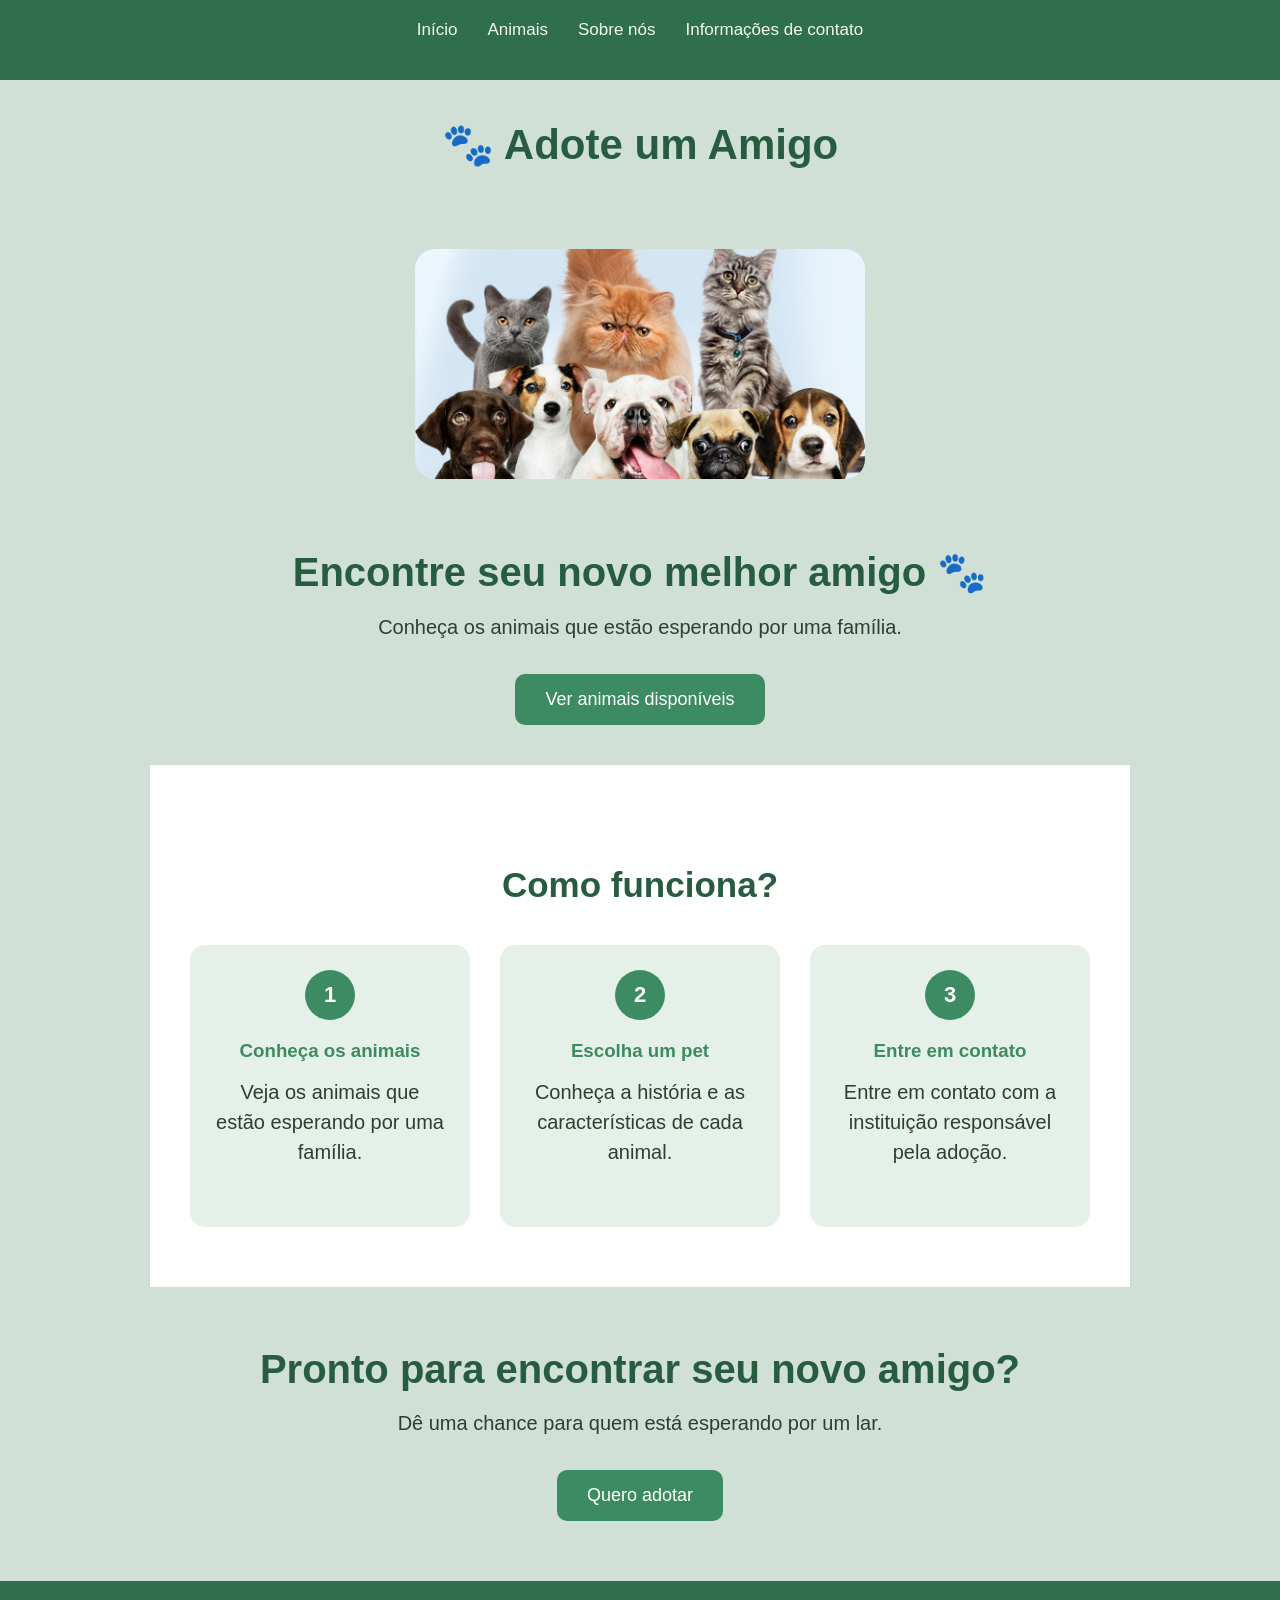
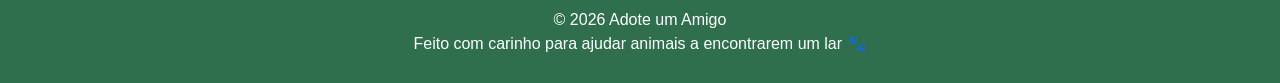
==== index.html @ 16aba436 "Primeira versão do site" ====
<!DOCTYPE html>

<html lang="pt-BR">

<head>
    <meta charset="UTF-8">
    <meta name="viewport" content="width=device-width, initial-scale=1.0">
    <title>Adote um Amigo</title>


<link rel="stylesheet" href="style.css">


</head>

<body>


<header>

    <nav>
        <a href="index.html">Início</a>
        <a href="animais.html">Animais</a>
        <a href="sobre.html">Sobre nós</a>
        <a href="contato.html">Informações de contato</a>
    </nav>

</header>


<main>
    <h1>🐾 Adote um Amigo</h1>
    <section class="inicio">
        <section class="inicio">

            <img src="imagens/pets.jpg" alt="Cachorro e gato para adoção">

            
        <h2>Encontre seu novo melhor amigo 🐾</h2>

        <p>
            Conheça  os animais que estão esperando
            por uma família.
        </p>

        <a class="botao" href="animais.html">
            Ver animais disponíveis
        </a>
    </section>


<section class="como-funciona">

<h2>Como funciona?</h2>

<div class="passos">

    <div class="passo">
        <span class="numero">1</span>
        <h3>Conheça os animais</h3>
        <p>
            Veja os animais que estão esperando
            por uma família.
        </p>
    </div>

    <div class="passo">
        <span class="numero">2</span>
        <h3>Escolha um pet</h3>
        <p>
            Conheça a história e as características
            de cada animal.
        </p>
    </div>

    <div class="passo">
        <span class="numero">3</span>
        <h3>Entre em contato</h3>
        <p>
            Entre em contato com a instituição
            responsável pela adoção.
        </p>
    </div>

</div>

</section>

 <section class="chamada">

            <h2>Pronto para encontrar seu novo amigo?</h2>

            <p>
                Dê uma chance para quem está esperando por um lar.
            </p>

            <a class="botao" href="animais.html">
                Quero adotar
            </a>

        </section>

    </main>


    <footer>

        <p>© 2026 Adote um Amigo</p>

        <p>
            Feito com carinho para ajudar animais a encontrarem um lar 🐾
        </p>

    </footer>

</body>

</html>
---- style.css ----
* {
    margin: 0;
    padding: 0;
    box-sizing: border-box;
}

body {
    font-family: Arial, sans-serif;
    background-color: #d0e0d6;
    color: #2f3e2f;
}

header {
    background-color: #2f6f4e;
    padding: 20px;
    text-align: center;
}

nav {
    display: flex;
    justify-content: center;
    gap: 30px;
    margin-bottom: 20px;
}

nav a {
    color: #f3f8f3;
    text-decoration: none;
    font-size: 17px;
}

nav a:hover {
    color: #cfe8d5;
}

header h1 {
    color: white;
    font-size: 32px;
}
.inicio {
    min-height: 500px;
    display: flex;
    flex-direction: column;
    justify-content: center;
    align-items: center;
    text-align: center;
    padding: 40px;
}

.inicio img {
    width: 450px;
    height: 230px;
    object-fit: cover;
    border-radius: 20px;
    margin-bottom: 30px;
}

.inicio h2 {
    font-size: 40px;
    margin-bottom: 20px;
    color: #285c40;
}

.inicio p {
    font-size: 20px;
    margin-bottom: 35px;
}

.botao {
    display: inline-block;
    background-color: #3d8b62;
    color: white;
    padding: 15px 30px;
    border-radius: 10px;
    text-decoration: none;
    font-size: 18px;
}

.botao:hover {
    background-color: #285c40;
}

.como-funciona {
    background-color: white;
    padding: 60px 40px;
    text-align: center;
}

.como-funciona h2 {
    font-size: 35px;
    color: #285c40;
    margin-bottom: 40px;
}

.passos {
    display: flex;
    justify-content: center;
    gap: 30px;
}

.passo {
    width: 280px;
    padding: 25px;
    background-color: #e5f1e8;
    border-radius: 15px;
    transition: 0.3s;
}

.passo:hover {
    transform: translateY(-8px);
}

.passo h3 {
    margin-bottom: 15px;
    color: #3d8b62;
}

.passo p {
    line-height: 1.5;
}

.numero {
    display: flex;
    justify-content: center;
    align-items: center;
    width: 50px;
    height: 50px;
    margin: 0 auto 20px;
    background-color: #3d8b62;
    color: white;
    border-radius: 50%;
    font-size: 22px;
    font-weight: bold;
}

.lista-animais {
    display: flex;
    justify-content: center;
    align-items: flex-start;
    gap: 20px;
    flex-wrap: wrap;
}

.card-animal {
    width: 250px;
    border: 1px solid black;
    padding: 15px;
    border-radius: 10px;
    box-shadow: 2px 2px 8px gray;
    text-align: center;
    transition: 0.3s;
}

.card-animal:hover {
    transform: scale(1.03);
}

.card-animal img {
    width: 200px;
    height: 200px;
    object-fit: cover;
}

.perfil-animal {
    width: 450px;
    margin: 40px auto;
    padding: 30px;

    background-color: #e5f1e8;

    border-radius: 20px;

    box-shadow: 2px 2px 10px #9caf9f;

    text-align: center;
}

.perfil-animal img {
    width: 300px;
    height: 300px;
    object-fit: cover;
    border-radius: 15px;
}
.perfil-animal h2 {
    color: #285c40;
    font-size: 30px;
    margin: 20px 0;
}

.informacoes {
    background-color: #d0e0d6;
    padding: 15px;
    border-radius: 10px;
    margin-bottom: 25px;
}

.informacoes p {
    margin: 8px;
}

.informacoes strong {
    color: #285c40;
}

h1 {
    text-align: center;
}

.introducao {
    text-align: center;
}

section h2 {
    text-align: center;
    margin-top: 40px;
}
main > h1 {
    text-align: center;
    font-size: 42px;
    color: #285c40;
    margin-top: 40px;
}
footer {
    background-color: #2f6f4e;
    color: white;
    text-align: center;
    padding: 25px;
}

footer p {
    margin: 5px;
}
.card-animal {
    text-align: center;
}

.card-animal .botao {
    display: inline-block;
    margin-top: 15px;
}
section {
    padding: 20px;
}

section > h2 {
    color: #285c40;
    font-size: 30px;
    margin-bottom: 25px;
}

.lista-animais {
    display: flex;
    justify-content: center;
    gap: 30px;
    flex-wrap: wrap;
    margin-bottom: 40px;
}

.card-animal {
    background-color: #e5f1e8;
    border: none;
    width: 250px;
    padding: 20px;
    border-radius: 15px;
    box-shadow: 2px 2px 8px #9caf9f;
    text-align: center;
    transition: 0.3s;
}

.card-animal:hover {
    transform: translateY(-5px);
}

.card-animal img {
    width: 200px;
    height: 200px;
    object-fit: cover;
    border-radius: 12px;
}

.card-animal h2 {
    color: #285c40;
    margin: 15px 0;
}

.card-animal p {
    margin: 5px;
}
body > h1 {
    color: #285c40;
    font-size: 38px;
    margin-top: 40px;
    margin-bottom: 15px;
}
.sobre {
    max-width: 800px;
    margin: 40px auto;
    padding: 40px;

    background-color: #e5f1e8;

    border-radius: 15px;

    text-align: center;

    box-shadow: 2px 2px 8px #9caf9f;
}

.sobre h2 {
    color: #285c40;
    font-size: 30px;
    margin-bottom: 25px;
}

.sobre p {
    font-size: 18px;
    line-height: 1.6;
    margin-bottom: 15px;
}
.contato {
    max-width: 700px;
    margin: 40px auto;
    padding: 40px;

    background-color: #e5f1e8;

    border-radius: 15px;

    text-align: center;

    box-shadow: 2px 2px 8px #9caf9f;
}

.contato h2 {
    color: #285c40;
    font-size: 28px;
    margin-bottom: 20px;
}

.contato > p {
    font-size: 18px;
    line-height: 1.6;
    margin-bottom: 30px;
}

.dados-contato {
    background-color: #d0e0d6;
    padding: 20px;
    border-radius: 10px;
}

.dados-contato p {
    margin: 12px;
}
.contato form {
    display: flex;
    flex-direction: column;
    gap: 10px;
    margin-top: 25px;
    text-align: left;
}

.contato label {
    color: #285c40;
    font-weight: bold;
    margin-top: 10px;
}

.contato input,
.contato select,
.contato textarea {
    width: 100%;
    padding: 12px;

    border: 1px solid #97b79a;
    border-radius: 8px;

    font-family: Arial, sans-serif;
    font-size: 16px;

    background-color: #f3f8f3;
}

.contato textarea {
    resize: vertical;
}

.contato button {
    border: none;
    cursor: pointer;
    margin-top: 15px;
}
.voltar {
    display: block;
    width: fit-content;
    margin: 20px auto 40px;

    color: #285c40;
    text-decoration: none;

    font-size: 17px;
    font-weight: bold;
}

.voltar:hover {
    color: #3d8b62;
}
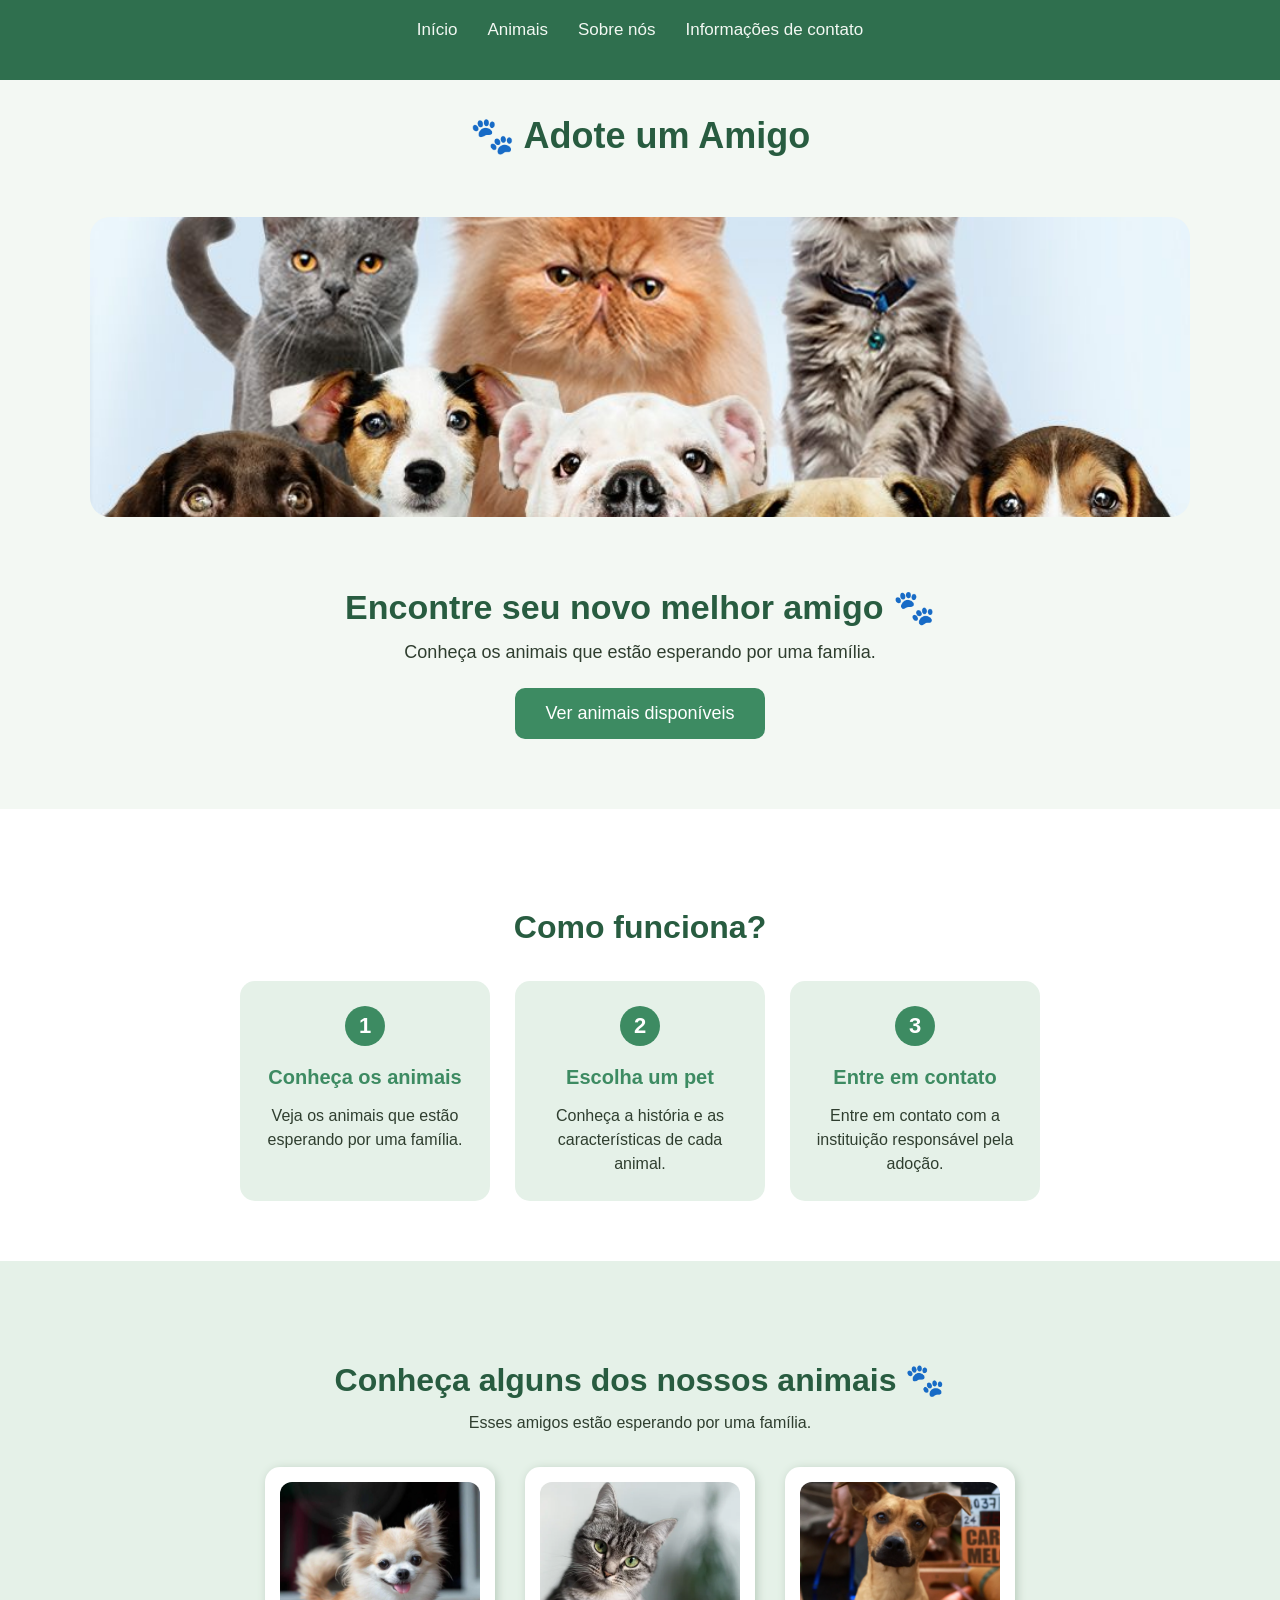
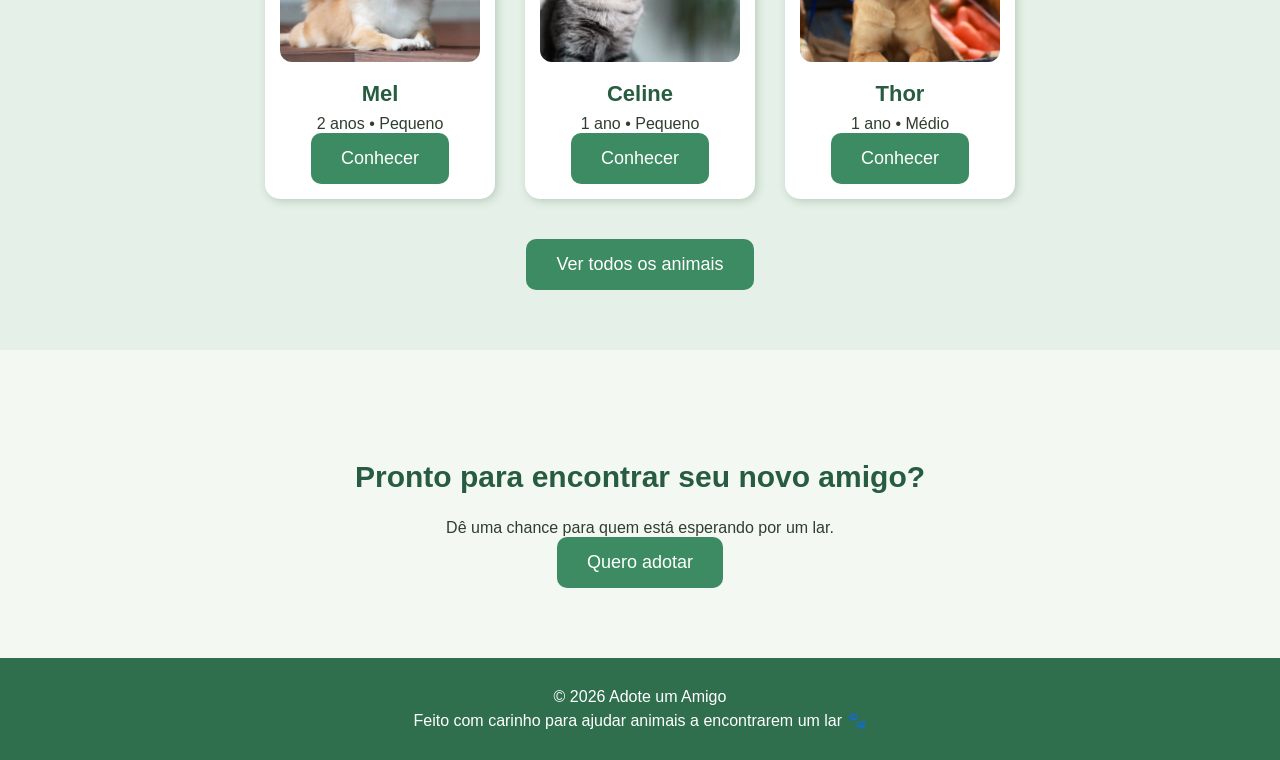
==== commit 95b9be9c: "l" ====
--- a/index.html
+++ b/index.html
@@ -1,92 +1,155 @@
 <!DOCTYPE html>
-
 <html lang="pt-BR">
 
 <head>
+
     <meta charset="UTF-8">
     <meta name="viewport" content="width=device-width, initial-scale=1.0">
+
     <title>Adote um Amigo</title>
 
-
-<link rel="stylesheet" href="style.css">
-
+    <link rel="stylesheet" href="style.css">
 
 </head>
 
 <body>
 
+    <header>
 
-<header>
+        <nav>
+            <a href="index.html">Início</a>
+            <a href="animais.html">Animais</a>
+            <a href="sobre.html">Sobre nós</a>
+            <a href="contato.html">Informações de contato</a>
+        </nav>
 
-    <nav>
-        <a href="index.html">Início</a>
-        <a href="animais.html">Animais</a>
-        <a href="sobre.html">Sobre nós</a>
-        <a href="contato.html">Informações de contato</a>
-    </nav>
+    </header>
 
-</header>
+    <main>
 
+        <h1>🐾 Adote um Amigo</h1>
 
-<main>
-    <h1>🐾 Adote um Amigo</h1>
-    <section class="inicio">
         <section class="inicio">
 
             <img src="imagens/pets.jpg" alt="Cachorro e gato para adoção">
 
-            
-        <h2>Encontre seu novo melhor amigo 🐾</h2>
+            <h2>Encontre seu novo melhor amigo 🐾</h2>
 
-        <p>
-            Conheça  os animais que estão esperando
-            por uma família.
-        </p>
+            <p>
+                Conheça os animais que estão esperando
+                por uma família.
+            </p>
 
-        <a class="botao" href="animais.html">
-            Ver animais disponíveis
-        </a>
-    </section>
+            <a class="botao" href="animais.html">
+                Ver animais disponíveis
+            </a>
 
+        </section>
 
-<section class="como-funciona">
+        <section class="como-funciona">
 
-<h2>Como funciona?</h2>
+            <h2>Como funciona?</h2>
 
-<div class="passos">
+            <div class="passos">
 
-    <div class="passo">
-        <span class="numero">1</span>
-        <h3>Conheça os animais</h3>
-        <p>
-            Veja os animais que estão esperando
-            por uma família.
-        </p>
-    </div>
+                <div class="passo">
 
-    <div class="passo">
-        <span class="numero">2</span>
-        <h3>Escolha um pet</h3>
-        <p>
-            Conheça a história e as características
-            de cada animal.
-        </p>
-    </div>
+                    <span class="numero">1</span>
 
-    <div class="passo">
-        <span class="numero">3</span>
-        <h3>Entre em contato</h3>
-        <p>
-            Entre em contato com a instituição
-            responsável pela adoção.
-        </p>
-    </div>
+                    <h3>Conheça os animais</h3>
 
-</div>
+                    <p>
+                        Veja os animais que estão esperando
+                        por uma família.
+                    </p>
 
-</section>
+                </div>
 
- <section class="chamada">
+                <div class="passo">
+
+                    <span class="numero">2</span>
+
+                    <h3>Escolha um pet</h3>
+
+                    <p>
+                        Conheça a história e as características
+                        de cada animal.
+                    </p>
+
+                </div>
+
+                <div class="passo">
+
+                    <span class="numero">3</span>
+
+                    <h3>Entre em contato</h3>
+
+                    <p>
+                        Entre em contato com a instituição
+                        responsável pela adoção.
+                    </p>
+
+                </div>
+
+            </div>
+
+        </section>
+
+        <section class="destaques">
+
+            <h2>Conheça alguns dos nossos animais 🐾</h2>
+
+            <p>
+                Esses amigos estão esperando por uma família.
+            </p>
+
+            <div class="animais-destaque">
+
+                <div class="card-destaque">
+
+                    <img src="imagens/mel.png" alt="Foto da Mel">
+
+                    <h3>Mel</h3>
+
+                    <p>2 anos • Pequeno</p>
+
+                    <a href="mel.html" class="botao">Conhecer</a>
+
+                </div>
+
+                <div class="card-destaque">
+
+                    <img src="imagens/celine.png" alt="Foto da Celine">
+
+                    <h3>Celine</h3>
+
+                    <p>1 ano • Pequeno</p>
+
+                    <a href="celine.html" class="botao">Conhecer</a>
+
+                </div>
+
+                <div class="card-destaque">
+
+                    <img src="imagens/thor.png" alt="Foto do Thor">
+
+                    <h3>Thor</h3>
+
+                    <p>1 ano • Médio</p>
+
+                    <a href="thor.html" class="botao">Conhecer</a>
+
+                </div>
+
+            </div>
+
+            <a href="animais.html" class="botao">
+                Ver todos os animais
+            </a>
+
+        </section>
+
+        <section class="chamada">
 
             <h2>Pronto para encontrar seu novo amigo?</h2>
 
@@ -102,7 +165,6 @@
 
     </main>
 
-
     <footer>
 
         <p>© 2026 Adote um Amigo</p>
--- a/style.css
+++ b/style.css
@@ -404,4 +404,188 @@
 
 .voltar:hover {
     color: #3d8b62;
+}
+.lista-animais {
+    display: grid;
+    grid-template-columns: repeat(4, 250px);
+    justify-content: center;
+    gap: 30px;
+    margin: 30px 0 60px;
+}
+
+.card-animal {
+    width: 250px;
+    background-color: white;
+    border: none;
+    padding: 15px;
+    border-radius: 15px;
+    box-shadow: 2px 2px 10px #b7c9bb;
+    text-align: center;
+    transition: 0.3s;
+}
+
+.card-animal:hover {
+    transform: translateY(-5px);
+}
+
+.card-animal img {
+    width: 220px;
+    height: 220px;
+    object-fit: cover;
+    border-radius: 12px;
+}
+
+.card-animal h2 {
+    margin: 15px 0 10px;
+    color: #285c40;
+}
+
+.card-animal p {
+    margin: 5px;
+}
+body {
+    font-family: Arial, sans-serif;
+    margin: 0;
+    background-color: #f3f8f3;
+    color: #2f3e2f;
+}
+
+main > h1 {
+    text-align: center;
+    font-size: 36px;
+    color: #285c40;
+    margin: 35px 0 20px;
+}
+
+.inicio {
+    text-align: center;
+    padding: 40px 20px 70px;
+}
+
+.inicio img {
+    width: 100%;
+    max-width: 1100px;
+    height: 300px;
+    object-fit: cover;
+    border-radius: 20px;
+    margin-bottom: 30px;
+}
+
+.inicio h2 {
+    font-size: 34px;
+    color: #285c40;
+    margin-bottom: 15px;
+}
+
+.inicio p {
+    font-size: 18px;
+    margin-bottom: 25px;
+}
+
+.como-funciona {
+    background-color: white;
+    padding: 60px 30px;
+    text-align: center;
+}
+
+.como-funciona h2,
+.destaques h2 {
+    font-size: 32px;
+    color: #285c40;
+    margin-bottom: 15px;
+}
+
+.passos {
+    display: flex;
+    justify-content: center;
+    gap: 25px;
+    margin-top: 35px;
+}
+
+.passo {
+    width: 250px;
+    padding: 25px;
+    background-color: #e5f1e8;
+    border-radius: 15px;
+}
+
+.passo h3 {
+    color: #3d8b62;
+    font-size: 20px;
+}
+
+.passo p {
+    line-height: 1.5;
+}
+
+.numero {
+    display: inline-flex;
+    width: 40px;
+    height: 40px;
+    justify-content: center;
+    align-items: center;
+    background-color: #3d8b62;
+    color: white;
+    border-radius: 50%;
+    font-weight: bold;
+}
+
+.destaques {
+    background-color: #e5f1e8;
+    padding: 60px 30px;
+    text-align: center;
+}
+
+.destaques > p {
+    margin-bottom: 35px;
+}
+
+.animais-destaque {
+    display: flex;
+    justify-content: center;
+    gap: 30px;
+    margin-bottom: 40px;
+}
+
+.card-destaque {
+    width: 230px;
+    background-color: white;
+    padding: 15px;
+    border-radius: 15px;
+    box-shadow: 2px 2px 10px #b7c9bb;
+    transition: 0.3s;
+}
+
+.card-destaque:hover {
+    transform: translateY(-5px);
+}
+
+.card-destaque img {
+    width: 200px;
+    height: 180px;
+    object-fit: cover;
+    border-radius: 12px;
+}
+
+.card-destaque h3 {
+    color: #285c40;
+    font-size: 22px;
+    margin: 15px 0 8px;
+}
+
+.chamada {
+    text-align: center;
+    padding: 70px 30px;
+}
+
+.chamada h2 {
+    color: #285c40;
+    font-size: 30px;
+}
+
+footer {
+    background-color: #2f6f4e;
+    color: white;
+    text-align: center;
+    padding: 25px;
 }
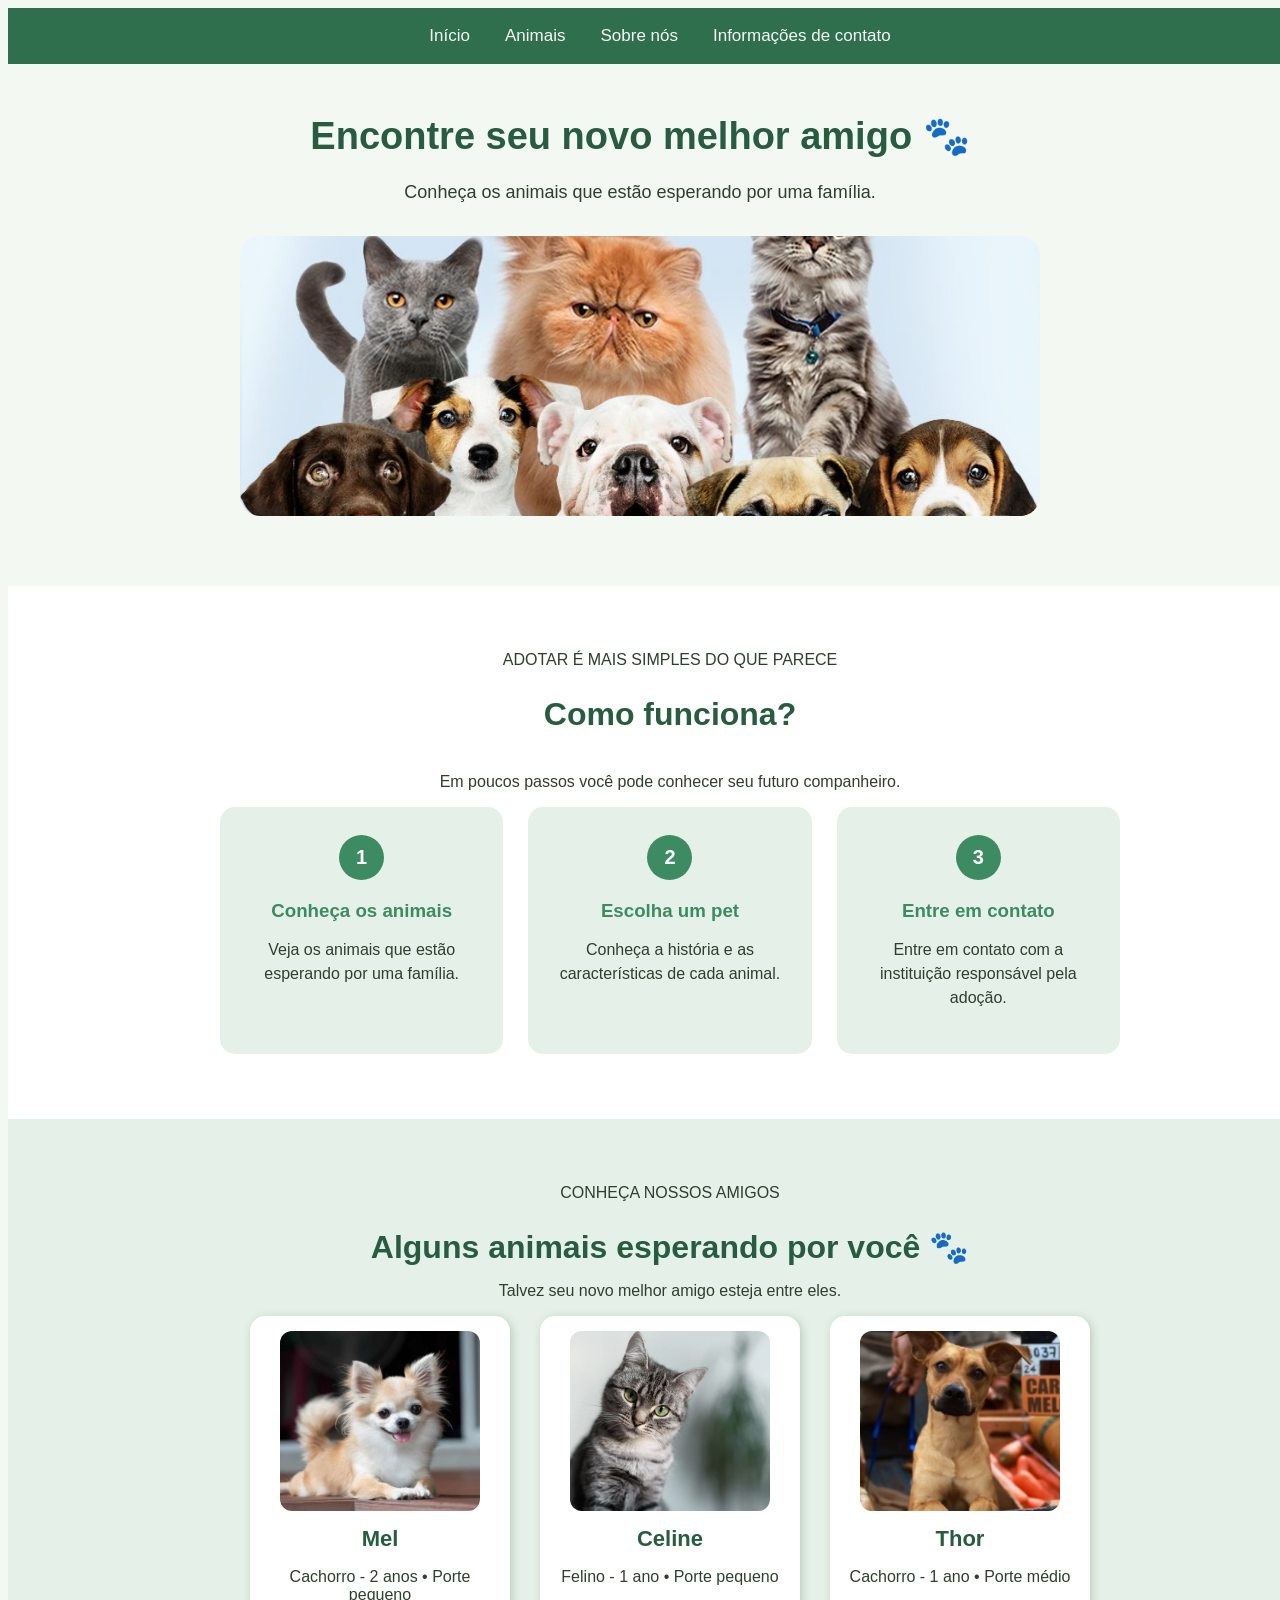
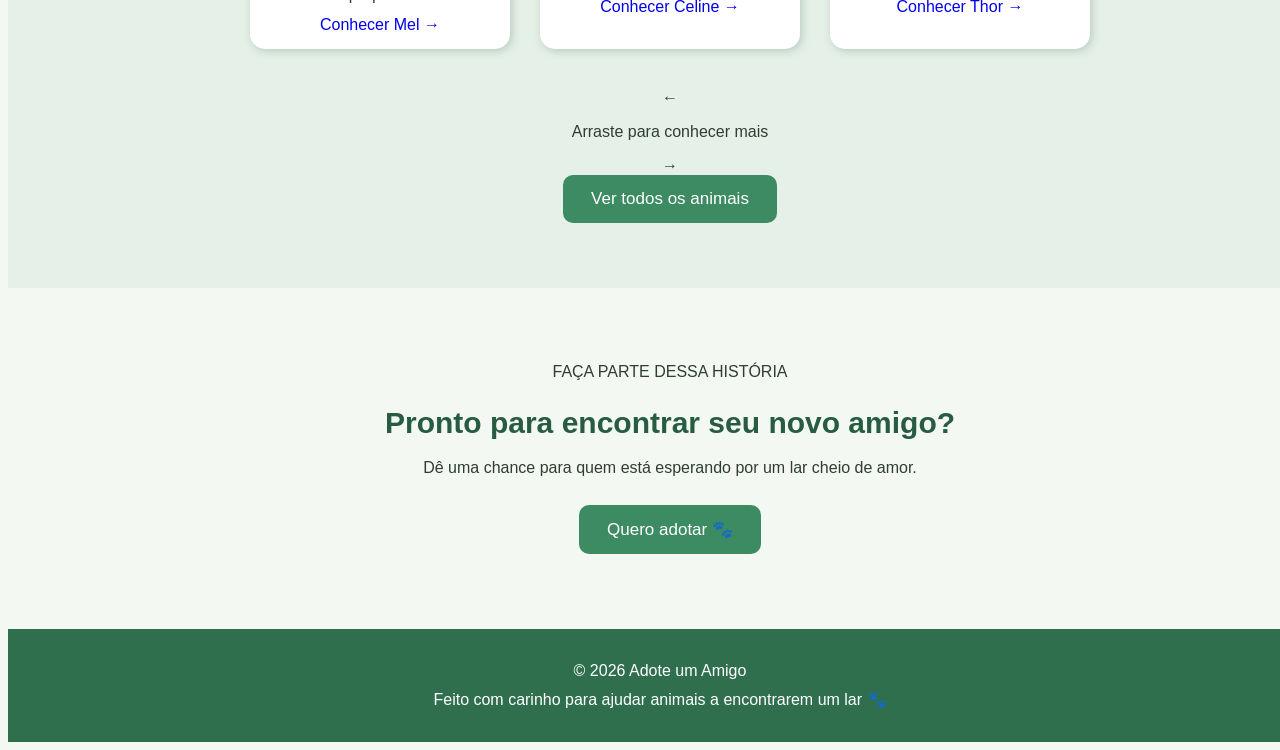
==== commit 2ae60a61: "l" ====
--- a/index.html
+++ b/index.html
@@ -14,167 +14,335 @@
 
 <body>
 
+    <!-- CABEÇALHO -->
+
     <header>
 
         <nav>
+
             <a href="index.html">Início</a>
+
             <a href="animais.html">Animais</a>
+
             <a href="sobre.html">Sobre nós</a>
+
             <a href="contato.html">Informações de contato</a>
+
         </nav>
 
     </header>
 
+
     <main>
 
-        <h1>🐾 Adote um Amigo</h1>
-
-        <section class="inicio">
-
-            <img src="imagens/pets.jpg" alt="Cachorro e gato para adoção">
-
-            <h2>Encontre seu novo melhor amigo 🐾</h2>
-
-            <p>
-                Conheça os animais que estão esperando
-                por uma família.
-            </p>
-
-            <a class="botao" href="animais.html">
-                Ver animais disponíveis
-            </a>
+    <section class="inicio">
+
+        <h2>Encontre seu novo melhor amigo 🐾</h2>
+
+        <p>
+            Conheça os animais que estão esperando
+            por uma família.
+        </p>
+
+        <img src="imagens/pets.jpg" alt="Cachorro e gato para adoção">
+
+    </section>
+
+
+
+
+
+
+        <!-- =========================
+             COMO FUNCIONA
+        ========================== -->
+
+        <section class="como-funciona" id="como-funciona">
+
+            <div class="titulo-secao">
+
+                <span>ADOTAR É MAIS SIMPLES DO QUE PARECE</span>
+
+                <h2>Como funciona?</h2>
+
+                <p>
+                    Em poucos passos você pode conhecer
+                    seu futuro companheiro.
+                </p>
+
+            </div>
+
+
+            <div class="passos">
+
+                <div class="passo">
+
+                    <div class="numero">1</div>
+
+                    <div class="passo-conteudo">
+
+                        <h3>Conheça os animais</h3>
+
+                        <p>
+                            Veja os animais que estão
+                            esperando por uma família.
+                        </p>
+
+                    </div>
+
+                </div>
+
+
+                <div class="passo">
+
+                    <div class="numero">2</div>
+
+                    <div class="passo-conteudo">
+
+                        <h3>Escolha um pet</h3>
+
+                        <p>
+                            Conheça a história e as
+                            características de cada animal.
+                        </p>
+
+                    </div>
+
+                </div>
+
+
+                <div class="passo">
+
+                    <div class="numero">3</div>
+
+                    <div class="passo-conteudo">
+
+                        <h3>Entre em contato</h3>
+
+                        <p>
+                            Entre em contato com a instituição
+                            responsável pela adoção.
+                        </p>
+
+                    </div>
+
+                </div>
+
+            </div>
 
         </section>
 
-        <section class="como-funciona">
-
-            <h2>Como funciona?</h2>
-
-            <div class="passos">
-
-                <div class="passo">
-
-                    <span class="numero">1</span>
-
-                    <h3>Conheça os animais</h3>
-
-                    <p>
-                        Veja os animais que estão esperando
-                        por uma família.
-                    </p>
+
+        <!-- =========================
+             ANIMAIS EM DESTAQUE
+        ========================== -->
+
+        <section class="destaques">
+
+            <div class="titulo-secao">
+
+                <span>CONHEÇA NOSSOS AMIGOS</span>
+
+                <h2>Alguns animais esperando por você 🐾</h2>
+
+                <p>
+                    Talvez seu novo melhor amigo esteja
+                    entre eles.
+                </p>
+
+            </div>
+
+
+            <div class="carrossel-container">
+
+                <div class="animais-destaque">
+
+                    <!-- MEL -->
+
+                    <div class="card-destaque">
+
+                        <div class="card-imagem">
+
+                            <img
+                                src="imagens/mel.png"
+                                alt="Foto da Mel"
+                            >
+
+                            <span class="tipo-animal">
+                                
+                            </span>
+
+                        </div>
+
+                        <div class="card-conteudo">
+
+                            <h3>Mel</h3>
+
+                            <p>
+                               Cachorro - 2 anos • Porte pequeno
+                            </p>
+
+                            <a
+                                href="mel.html"
+                                class="botao-card"
+                            >
+                                Conhecer Mel →
+                            </a>
+
+                        </div>
+
+                    </div>
+
+
+                    <!-- CELINE -->
+
+                    <div class="card-destaque">
+
+                        <div class="card-imagem">
+
+                            <img
+                                src="imagens/celine.png"
+                                alt="Foto da Celine"
+                            >
+
+                            <span class="tipo-animal">
+                                
+                            </span>
+
+                        </div>
+
+                        <div class="card-conteudo">
+
+                            <h3>Celine</h3>
+
+                            <p>
+                                Felino - 1 ano • Porte pequeno
+                            </p>
+
+                            <a
+                                href="celine.html"
+                                class="botao-card"
+                            >
+                                Conhecer Celine →
+                            </a>
+
+                        </div>
+
+                    </div>
+
+
+                    <!-- THOR -->
+
+                    <div class="card-destaque">
+
+                        <div class="card-imagem">
+
+                            <img
+                                src="imagens/thor.png"
+                                alt="Foto do Thor"
+                            >
+
+                            <span class="tipo-animal">
+                                
+                            </span>
+
+                        </div>
+
+                        <div class="card-conteudo">
+
+                            <h3>Thor</h3>
+
+                            <p>
+                                Cachorro - 1 ano • Porte médio
+                            </p>
+
+                            <a
+                                href="thor.html"
+                                class="botao-card"
+                            >
+                                Conhecer Thor →
+                            </a>
+
+                        </div>
+
+                    </div>
 
                 </div>
 
-                <div class="passo">
-
-                    <span class="numero">2</span>
-
-                    <h3>Escolha um pet</h3>
-
-                    <p>
-                        Conheça a história e as características
-                        de cada animal.
-                    </p>
-
-                </div>
-
-                <div class="passo">
-
-                    <span class="numero">3</span>
-
-                    <h3>Entre em contato</h3>
-
-                    <p>
-                        Entre em contato com a instituição
-                        responsável pela adoção.
-                    </p>
-
-                </div>
-
-            </div>
-
-        </section>
-
-        <section class="destaques">
-
-            <h2>Conheça alguns dos nossos animais 🐾</h2>
-
-            <p>
-                Esses amigos estão esperando por uma família.
-            </p>
-
-            <div class="animais-destaque">
-
-                <div class="card-destaque">
-
-                    <img src="imagens/mel.png" alt="Foto da Mel">
-
-                    <h3>Mel</h3>
-
-                    <p>2 anos • Pequeno</p>
-
-                    <a href="mel.html" class="botao">Conhecer</a>
-
-                </div>
-
-                <div class="card-destaque">
-
-                    <img src="imagens/celine.png" alt="Foto da Celine">
-
-                    <h3>Celine</h3>
-
-                    <p>1 ano • Pequeno</p>
-
-                    <a href="celine.html" class="botao">Conhecer</a>
-
-                </div>
-
-                <div class="card-destaque">
-
-                    <img src="imagens/thor.png" alt="Foto do Thor">
-
-                    <h3>Thor</h3>
-
-                    <p>1 ano • Médio</p>
-
-                    <a href="thor.html" class="botao">Conhecer</a>
-
-                </div>
-
-            </div>
-
-            <a href="animais.html" class="botao">
+            </div>
+
+
+            <!-- INDICAÇÃO DO CARROSSEL NO CELULAR -->
+
+            <div class="arraste">
+
+                <span>←</span>
+
+                <p>Arraste para conhecer mais</p>
+
+                <span>→</span>
+
+            </div>
+
+
+            <a
+                href="animais.html"
+                class="botao"
+            >
                 Ver todos os animais
             </a>
 
         </section>
 
+
+        <!-- =========================
+             CHAMADA FINAL
+        ========================== -->
+
         <section class="chamada">
 
-            <h2>Pronto para encontrar seu novo amigo?</h2>
-
-            <p>
-                Dê uma chance para quem está esperando por um lar.
-            </p>
-
-            <a class="botao" href="animais.html">
-                Quero adotar
-            </a>
+            <div class="chamada-conteudo">
+
+                <span>FAÇA PARTE DESSA HISTÓRIA</span>
+
+                <h2>
+                    Pronto para encontrar
+                    seu novo amigo?
+                </h2>
+
+                <p>
+                    Dê uma chance para quem está esperando
+                    por um lar cheio de amor.
+                </p>
+
+                <a
+                    href="animais.html"
+                    class="botao"
+                >
+                    Quero adotar 🐾
+                </a>
+
+            </div>
 
         </section>
 
     </main>
 
+
+    <!-- RODAPÉ -->
+
     <footer>
 
         <p>© 2026 Adote um Amigo</p>
 
         <p>
-            Feito com carinho para ajudar animais a encontrarem um lar 🐾
+            Feito com carinho para ajudar animais
+            a encontrarem um lar 🐾
         </p>
 
     </footer>
 
+
 </body>
 
 </html>
--- a/style.css
+++ b/style.css
@@ -1,169 +1,472 @@
+```css
+/* =========================================================
+   RESET
+========================================================= */
+
 * {
     margin: 0;
     padding: 0;
     box-sizing: border-box;
 }
 
+html {
+    scroll-behavior: smooth;
+}
+
 body {
     font-family: Arial, sans-serif;
-    background-color: #d0e0d6;
+    background-color: #f3f8f3;
     color: #2f3e2f;
-}
+    overflow-x: hidden;
+}
+
+img {
+    max-width: 100%;
+    display: block;
+}
+
+a {
+    text-decoration: none;
+}
+
+
+/* =========================================================
+   HEADER / MENU
+========================================================= */
 
 header {
+    width: 100%;
     background-color: #2f6f4e;
-    padding: 20px;
-    text-align: center;
+    padding: 18px 20px;
 }
 
 nav {
-    display: flex;
-    justify-content: center;
-    gap: 30px;
-    margin-bottom: 20px;
-}
-
-nav a {
-    color: #f3f8f3;
-    text-decoration: none;
-    font-size: 17px;
-}
-
-nav a:hover {
-    color: #cfe8d5;
-}
-
-header h1 {
-    color: white;
-    font-size: 32px;
-}
-.inicio {
-    min-height: 500px;
-    display: flex;
-    flex-direction: column;
-    justify-content: center;
-    align-items: center;
-    text-align: center;
-    padding: 40px;
-}
-
-.inicio img {
-    width: 450px;
-    height: 230px;
-    object-fit: cover;
-    border-radius: 20px;
-    margin-bottom: 30px;
-}
-
-.inicio h2 {
-    font-size: 40px;
-    margin-bottom: 20px;
-    color: #285c40;
-}
-
-.inicio p {
-    font-size: 20px;
-    margin-bottom: 35px;
-}
-
-.botao {
-    display: inline-block;
-    background-color: #3d8b62;
-    color: white;
-    padding: 15px 30px;
-    border-radius: 10px;
-    text-decoration: none;
-    font-size: 18px;
-}
-
-.botao:hover {
-    background-color: #285c40;
-}
-
-.como-funciona {
-    background-color: white;
-    padding: 60px 40px;
-    text-align: center;
-}
-
-.como-funciona h2 {
-    font-size: 35px;
-    color: #285c40;
-    margin-bottom: 40px;
-}
-
-.passos {
-    display: flex;
-    justify-content: center;
-    gap: 30px;
-}
-
-.passo {
-    width: 280px;
-    padding: 25px;
-    background-color: #e5f1e8;
-    border-radius: 15px;
-    transition: 0.3s;
-}
-
-.passo:hover {
-    transform: translateY(-8px);
-}
-
-.passo h3 {
-    margin-bottom: 15px;
-    color: #3d8b62;
-}
-
-.passo p {
-    line-height: 1.5;
-}
-
-.numero {
+    width: 100%;
+    max-width: 1100px;
+    margin: 0 auto;
+
     display: flex;
     justify-content: center;
     align-items: center;
-    width: 50px;
-    height: 50px;
-    margin: 0 auto 20px;
+
+    gap: 35px;
+}
+
+nav a {
+    color: #f3f8f3;
+    font-size: 17px;
+    white-space: nowrap;
+    transition: color 0.3s ease;
+}
+
+nav a:hover {
+    color: #cfe8d5;
+}
+
+
+/* =========================================================
+   TÍTULOS
+========================================================= */
+
+main > h1 {
+    text-align: center;
+    font-size: 42px;
+    color: #285c40;
+    margin: 45px 20px 20px;
+}
+
+
+/* =========================================================
+   BOTÕES
+========================================================= */
+
+.botao {
+    display: inline-block;
+
     background-color: #3d8b62;
     color: white;
+
+    padding: 14px 28px;
+
+    border-radius: 10px;
+
+    font-size: 17px;
+
+    transition:
+        background-color 0.3s ease,
+        transform 0.3s ease;
+}
+
+.botao:hover {
+    background-color: #285c40;
+    transform: translateY(-2px);
+}
+
+
+/* =========================================================
+   HOME - SEÇÃO PRINCIPAL
+========================================================= */
+
+.inicio {
+    min-height: auto;
+    padding: 50px 20px 70px;
+
+    display: flex;
+    flex-direction: column;
+
+    justify-content: center;
+    align-items: center;
+
+    text-align: center;
+}
+
+.inicio h2 {
+    color: #285c40;
+    font-size: 38px;
+    line-height: 1.2;
+
+    margin: 0 0 18px;
+}
+
+.inicio p {
+    font-size: 18px;
+    line-height: 1.6;
+
+    max-width: 650px;
+
+    margin: 0 auto 30px;
+}
+
+.inicio img {
+    width: 100%;
+    max-width: 800px;
+    height: 280px;
+
+    object-fit: cover;
+    object-position: center;
+
+    border-radius: 20px;
+
+    margin: 0 auto;
+}
+
+
+/* =========================================================
+   HOME - COMO FUNCIONA
+========================================================= */
+
+.como-funciona {
+    width: 100%;
+
+    background-color: white;
+
+    padding: 65px 30px;
+
+    text-align: center;
+}
+
+.como-funciona h2 {
+    color: #285c40;
+
+    font-size: 32px;
+
+    margin-bottom: 40px;
+}
+
+
+.passos {
+    display: flex;
+
+    justify-content: center;
+    align-items: stretch;
+
+    gap: 25px;
+
+    max-width: 900px;
+
+    margin: 0 auto;
+}
+
+
+.passo {
+    width: 250px;
+
+    padding: 28px 25px;
+
+    background-color: #e5f1e8;
+
+    border-radius: 15px;
+
+    transition: transform 0.3s ease;
+}
+
+.passo:hover {
+    transform: translateY(-8px);
+}
+
+
+.numero {
+    display: flex;
+
+    width: 45px;
+    height: 45px;
+
+    justify-content: center;
+    align-items: center;
+
+    margin: 0 auto 20px;
+
+    background-color: #3d8b62;
+
+    color: white;
+
     border-radius: 50%;
+
+    font-size: 20px;
+    font-weight: bold;
+}
+
+
+.passo h3 {
+    color: #3d8b62;
+
+    margin-bottom: 15px;
+}
+
+.passo p {
+    line-height: 1.5;
+}
+
+
+/* =========================================================
+   HOME - ANIMAIS EM DESTAQUE
+   PC = CARDS LADO A LADO
+========================================================= */
+
+.destaques {
+    width: 100%;
+
+    background-color: #e5f1e8;
+
+    padding: 65px 30px;
+
+    text-align: center;
+}
+
+.destaques h2 {
+    color: #285c40;
+
+    font-size: 32px;
+
+    margin-bottom: 15px;
+}
+
+.destaques > p {
+    margin-bottom: 35px;
+}
+
+
+.animais-destaque {
+    display: flex;
+
+    justify-content: center;
+    align-items: stretch;
+
+    gap: 30px;
+
+    max-width: 900px;
+
+    margin: 0 auto 40px;
+}
+
+
+.card-destaque {
+    flex: 0 0 230px;
+
+    width: 230px;
+
+    padding: 15px;
+
+    background-color: white;
+
+    border-radius: 15px;
+
+    box-shadow: 2px 2px 10px #b7c9bb;
+
+    text-align: center;
+
+    transition: transform 0.3s ease;
+}
+
+.card-destaque:hover {
+    transform: translateY(-5px);
+}
+
+
+.card-destaque img {
+    width: 200px;
+    height: 180px;
+
+    margin: 0 auto;
+
+    object-fit: cover;
+
+    border-radius: 12px;
+}
+
+
+.card-destaque h3 {
+    color: #285c40;
+
     font-size: 22px;
-    font-weight: bold;
-}
+
+    margin: 15px 0 8px;
+}
+
+
+.card-destaque p {
+    margin-bottom: 12px;
+}
+
+
+/* =========================================================
+   HOME - CHAMADA FINAL
+========================================================= */
+
+.chamada {
+    width: 100%;
+
+    text-align: center;
+
+    padding: 75px 30px;
+}
+
+.chamada h2 {
+    color: #285c40;
+
+    font-size: 30px;
+
+    margin-bottom: 15px;
+}
+
+.chamada p {
+    line-height: 1.5;
+
+    margin-bottom: 25px;
+}
+
+
+/* =========================================================
+   PÁGINA DE ANIMAIS
+   PC = GRADE
+========================================================= */
+
+.introducao {
+    max-width: 700px;
+
+    margin: 0 auto;
+
+    padding: 0 20px;
+
+    text-align: center;
+
+    line-height: 1.6;
+}
+
+
+main > section > h2 {
+    color: #285c40;
+
+    font-size: 30px;
+
+    text-align: center;
+
+    margin-top: 40px;
+
+    margin-bottom: 20px;
+}
+
+
+/* =========================================================
+   LISTA DE ANIMAIS - PC
+========================================================= */
 
 .lista-animais {
-    display: flex;
+    display: grid;
+
+    grid-template-columns: repeat(4, 250px);
+
     justify-content: center;
-    align-items: flex-start;
-    gap: 20px;
-    flex-wrap: wrap;
-}
+
+    gap: 30px;
+
+    margin: 30px 0 60px;
+
+    padding: 0 20px;
+}
+
 
 .card-animal {
     width: 250px;
-    border: 1px solid black;
+
     padding: 15px;
-    border-radius: 10px;
-    box-shadow: 2px 2px 8px gray;
+
+    background-color: white;
+
+    border-radius: 15px;
+
+    box-shadow: 2px 2px 10px #b7c9bb;
+
     text-align: center;
-    transition: 0.3s;
+
+    transition: transform 0.3s ease;
 }
 
 .card-animal:hover {
-    transform: scale(1.03);
-}
+    transform: translateY(-5px);
+}
+
 
 .card-animal img {
-    width: 200px;
-    height: 200px;
+    width: 220px;
+    height: 220px;
+
+    margin: 0 auto;
+
     object-fit: cover;
-}
+
+    border-radius: 12px;
+}
+
+
+.card-animal h2 {
+    color: #285c40;
+
+    margin: 15px 0 10px;
+}
+
+
+.card-animal p {
+    margin: 5px;
+}
+
+
+.card-animal .botao {
+    margin-top: 15px;
+}
+
+
+/* =========================================================
+   PERFIL DO ANIMAL
+========================================================= */
 
 .perfil-animal {
     width: 450px;
+
+    max-width: calc(100% - 40px);
+
     margin: 40px auto;
+
     padding: 30px;
 
     background-color: #e5f1e8;
@@ -174,418 +477,818 @@
 
     text-align: center;
 }
+
 
 .perfil-animal img {
     width: 300px;
     height: 300px;
+
+    margin: 0 auto;
+
     object-fit: cover;
+
     border-radius: 15px;
 }
+
+
 .perfil-animal h2 {
     color: #285c40;
+
     font-size: 30px;
+
     margin: 20px 0;
 }
+
 
 .informacoes {
     background-color: #d0e0d6;
+
     padding: 15px;
+
     border-radius: 10px;
+
     margin-bottom: 25px;
 }
+
 
 .informacoes p {
     margin: 8px;
 }
 
+
 .informacoes strong {
     color: #285c40;
 }
 
-h1 {
+
+.voltar {
+    display: block;
+
+    width: fit-content;
+
+    margin: 20px auto 40px;
+
+    color: #285c40;
+
+    font-size: 17px;
+
+    font-weight: bold;
+}
+
+
+.voltar:hover {
+    color: #3d8b62;
+}
+
+
+/* =========================================================
+   SOBRE
+========================================================= */
+
+.sobre {
+    max-width: 900px;
+
+    margin: 0 auto;
+
+    padding: 50px 30px 30px;
+
     text-align: center;
 }
 
-.introducao {
+
+.sobre h1 {
+    color: #285c40;
+
+    font-size: 38px;
+
+    margin-bottom: 30px;
+}
+
+
+.sobre h2 {
+    color: #3d8b62;
+
+    font-size: 28px;
+
+    margin-bottom: 20px;
+}
+
+
+.sobre p {
+    font-size: 18px;
+
+    line-height: 1.7;
+
+    margin-bottom: 20px;
+}
+
+
+.missao {
+    display: flex;
+
+    justify-content: center;
+
+    gap: 25px;
+
+    padding: 30px 30px 60px;
+}
+
+
+.sobre-card {
+    width: 260px;
+
+    padding: 25px;
+
+    background-color: #e5f1e8;
+
+    border-radius: 15px;
+
     text-align: center;
-}
-
-section h2 {
+
+    box-shadow: 2px 2px 8px #b7c9bb;
+}
+
+
+.sobre-card h2 {
+    color: #285c40;
+
+    font-size: 22px;
+}
+
+
+.sobre-card p {
+    line-height: 1.5;
+}
+
+
+/* =========================================================
+   CONTATO
+========================================================= */
+
+.area-contato {
+    display: flex;
+
+    justify-content: center;
+    align-items: stretch;
+
+    gap: 35px;
+
+    max-width: 1000px;
+
+    margin: 40px auto 70px;
+
+    padding: 0 30px;
+}
+
+
+.info-contato,
+.formulario-contato {
+    width: 50%;
+
+    padding: 35px;
+
+    border-radius: 15px;
+
+    box-shadow: 2px 2px 10px #b7c9bb;
+}
+
+
+.info-contato {
+    background-color: #e5f1e8;
+}
+
+
+.formulario-contato {
+    background-color: white;
+}
+
+
+.info-contato h2,
+.formulario-contato h2 {
+    color: #285c40;
+
+    font-size: 27px;
+
+    margin-top: 0;
+}
+
+
+.info-contato > p,
+.formulario-contato > p {
+    line-height: 1.6;
+
+    margin-bottom: 25px;
+}
+
+
+.dado-contato {
+    margin-top: 22px;
+}
+
+
+.dado-contato h3 {
+    color: #3d8b62;
+
+    margin-bottom: 5px;
+}
+
+
+.dado-contato p {
+    margin: 0;
+}
+
+
+.formulario-contato form {
+    display: flex;
+
+    flex-direction: column;
+}
+
+
+.formulario-contato label {
+    margin-top: 15px;
+
+    margin-bottom: 6px;
+
+    font-weight: bold;
+}
+
+
+.formulario-contato input,
+.formulario-contato select,
+.formulario-contato textarea {
+    width: 100%;
+
+    padding: 12px;
+
+    border: 1px solid #b7c9bb;
+
+    border-radius: 8px;
+
+    font-family: Arial, sans-serif;
+
+    font-size: 15px;
+}
+
+
+.formulario-contato textarea {
+    resize: vertical;
+}
+
+
+.formulario-contato .botao {
+    border: none;
+
+    margin-top: 20px;
+
+    cursor: pointer;
+}
+
+
+/* =========================================================
+   FOOTER
+========================================================= */
+
+footer {
+    width: 100%;
+
+    background-color: #2f6f4e;
+
+    color: white;
+
     text-align: center;
-    margin-top: 40px;
-}
-main > h1 {
-    text-align: center;
-    font-size: 42px;
-    color: #285c40;
-    margin-top: 40px;
-}
-footer {
-    background-color: #2f6f4e;
-    color: white;
-    text-align: center;
-    padding: 25px;
-}
+
+    padding: 25px 20px;
+}
+
 
 footer p {
     margin: 5px;
-}
-.card-animal {
-    text-align: center;
-}
-
-.card-animal .botao {
-    display: inline-block;
-    margin-top: 15px;
-}
-section {
-    padding: 20px;
-}
-
-section > h2 {
-    color: #285c40;
-    font-size: 30px;
-    margin-bottom: 25px;
-}
-
-.lista-animais {
-    display: flex;
-    justify-content: center;
-    gap: 30px;
-    flex-wrap: wrap;
-    margin-bottom: 40px;
-}
-
-.card-animal {
-    background-color: #e5f1e8;
-    border: none;
-    width: 250px;
-    padding: 20px;
-    border-radius: 15px;
-    box-shadow: 2px 2px 8px #9caf9f;
-    text-align: center;
-    transition: 0.3s;
-}
-
-.card-animal:hover {
-    transform: translateY(-5px);
-}
-
-.card-animal img {
-    width: 200px;
-    height: 200px;
-    object-fit: cover;
-    border-radius: 12px;
-}
-
-.card-animal h2 {
-    color: #285c40;
-    margin: 15px 0;
-}
-
-.card-animal p {
-    margin: 5px;
-}
-body > h1 {
-    color: #285c40;
-    font-size: 38px;
-    margin-top: 40px;
-    margin-bottom: 15px;
-}
-.sobre {
-    max-width: 800px;
-    margin: 40px auto;
-    padding: 40px;
-
-    background-color: #e5f1e8;
-
-    border-radius: 15px;
-
-    text-align: center;
-
-    box-shadow: 2px 2px 8px #9caf9f;
-}
-
-.sobre h2 {
-    color: #285c40;
-    font-size: 30px;
-    margin-bottom: 25px;
-}
-
-.sobre p {
-    font-size: 18px;
-    line-height: 1.6;
-    margin-bottom: 15px;
-}
-.contato {
-    max-width: 700px;
-    margin: 40px auto;
-    padding: 40px;
-
-    background-color: #e5f1e8;
-
-    border-radius: 15px;
-
-    text-align: center;
-
-    box-shadow: 2px 2px 8px #9caf9f;
-}
-
-.contato h2 {
-    color: #285c40;
-    font-size: 28px;
-    margin-bottom: 20px;
-}
-
-.contato > p {
-    font-size: 18px;
-    line-height: 1.6;
-    margin-bottom: 30px;
-}
-
-.dados-contato {
-    background-color: #d0e0d6;
-    padding: 20px;
-    border-radius: 10px;
-}
-
-.dados-contato p {
-    margin: 12px;
-}
-.contato form {
-    display: flex;
-    flex-direction: column;
-    gap: 10px;
-    margin-top: 25px;
-    text-align: left;
-}
-
-.contato label {
-    color: #285c40;
-    font-weight: bold;
-    margin-top: 10px;
-}
-
-.contato input,
-.contato select,
-.contato textarea {
-    width: 100%;
-    padding: 12px;
-
-    border: 1px solid #97b79a;
-    border-radius: 8px;
-
-    font-family: Arial, sans-serif;
-    font-size: 16px;
-
-    background-color: #f3f8f3;
-}
-
-.contato textarea {
-    resize: vertical;
-}
-
-.contato button {
-    border: none;
-    cursor: pointer;
-    margin-top: 15px;
-}
-.voltar {
-    display: block;
-    width: fit-content;
-    margin: 20px auto 40px;
-
-    color: #285c40;
-    text-decoration: none;
-
-    font-size: 17px;
-    font-weight: bold;
-}
-
-.voltar:hover {
-    color: #3d8b62;
-}
-.lista-animais {
-    display: grid;
-    grid-template-columns: repeat(4, 250px);
-    justify-content: center;
-    gap: 30px;
-    margin: 30px 0 60px;
-}
-
-.card-animal {
-    width: 250px;
-    background-color: white;
-    border: none;
-    padding: 15px;
-    border-radius: 15px;
-    box-shadow: 2px 2px 10px #b7c9bb;
-    text-align: center;
-    transition: 0.3s;
-}
-
-.card-animal:hover {
-    transform: translateY(-5px);
-}
-
-.card-animal img {
-    width: 220px;
-    height: 220px;
-    object-fit: cover;
-    border-radius: 12px;
-}
-
-.card-animal h2 {
-    margin: 15px 0 10px;
-    color: #285c40;
-}
-
-.card-animal p {
-    margin: 5px;
-}
-body {
-    font-family: Arial, sans-serif;
-    margin: 0;
-    background-color: #f3f8f3;
-    color: #2f3e2f;
-}
-
-main > h1 {
-    text-align: center;
-    font-size: 36px;
-    color: #285c40;
-    margin: 35px 0 20px;
-}
-
-.inicio {
-    text-align: center;
-    padding: 40px 20px 70px;
-}
-
-.inicio img {
-    width: 100%;
-    max-width: 1100px;
-    height: 300px;
-    object-fit: cover;
-    border-radius: 20px;
-    margin-bottom: 30px;
-}
-
-.inicio h2 {
-    font-size: 34px;
-    color: #285c40;
-    margin-bottom: 15px;
-}
-
-.inicio p {
-    font-size: 18px;
-    margin-bottom: 25px;
-}
-
-.como-funciona {
-    background-color: white;
-    padding: 60px 30px;
-    text-align: center;
-}
-
-.como-funciona h2,
-.destaques h2 {
-    font-size: 32px;
-    color: #285c40;
-    margin-bottom: 15px;
-}
-
-.passos {
-    display: flex;
-    justify-content: center;
-    gap: 25px;
-    margin-top: 35px;
-}
-
-.passo {
-    width: 250px;
-    padding: 25px;
-    background-color: #e5f1e8;
-    border-radius: 15px;
-}
-
-.passo h3 {
-    color: #3d8b62;
-    font-size: 20px;
-}
-
-.passo p {
+
     line-height: 1.5;
 }
 
-.numero {
-    display: inline-flex;
-    width: 40px;
-    height: 40px;
-    justify-content: center;
-    align-items: center;
-    background-color: #3d8b62;
-    color: white;
-    border-radius: 50%;
-    font-weight: bold;
-}
-
-.destaques {
-    background-color: #e5f1e8;
-    padding: 60px 30px;
-    text-align: center;
-}
-
-.destaques > p {
-    margin-bottom: 35px;
-}
-
-.animais-destaque {
-    display: flex;
-    justify-content: center;
-    gap: 30px;
-    margin-bottom: 40px;
-}
-
-.card-destaque {
-    width: 230px;
-    background-color: white;
-    padding: 15px;
-    border-radius: 15px;
-    box-shadow: 2px 2px 10px #b7c9bb;
-    transition: 0.3s;
-}
-
-.card-destaque:hover {
-    transform: translateY(-5px);
-}
-
-.card-destaque img {
-    width: 200px;
-    height: 180px;
-    object-fit: cover;
-    border-radius: 12px;
-}
-
-.card-destaque h3 {
-    color: #285c40;
-    font-size: 22px;
-    margin: 15px 0 8px;
-}
-
-.chamada {
-    text-align: center;
-    padding: 70px 30px;
-}
-
-.chamada h2 {
-    color: #285c40;
-    font-size: 30px;
-}
-
-footer {
-    background-color: #2f6f4e;
-    color: white;
-    text-align: center;
-    padding: 25px;
-}+
+/* =========================================================
+   MOBILE
+   ATÉ 700px
+========================================================= */
+
+@media screen and (max-width: 700px) {
+
+    /* =====================================================
+       GERAL
+    ===================================================== */
+
+    body {
+        width: 100%;
+        overflow-x: hidden;
+    }
+
+
+    /* =====================================================
+       MENU MOBILE
+       HORIZONTAL / SEM QUEBRAR
+    ===================================================== */
+
+    header {
+        width: 100%;
+
+        padding: 16px 0;
+
+        overflow: hidden;
+    }
+
+
+    nav {
+        display: flex !important;
+
+        flex-direction: row !important;
+
+        flex-wrap: nowrap !important;
+
+        justify-content: flex-start !important;
+
+        align-items: center !important;
+
+        gap: 20px;
+
+        width: 100%;
+
+        padding: 0 20px;
+
+        overflow-x: auto !important;
+
+        overflow-y: hidden !important;
+
+        white-space: nowrap;
+
+        scrollbar-width: none;
+
+        -webkit-overflow-scrolling: touch;
+    }
+
+
+    nav::-webkit-scrollbar {
+        display: none;
+    }
+
+
+    nav a {
+        display: inline-block;
+
+        flex: 0 0 auto;
+
+        width: auto;
+
+        white-space: nowrap;
+
+        font-size: 15px;
+    }
+
+
+    /* =====================================================
+       TÍTULO
+    ===================================================== */
+
+    main > h1 {
+        font-size: 30px;
+
+        line-height: 1.2;
+
+        margin: 30px 15px 15px;
+    }
+
+
+    /* =====================================================
+       BOTÕES
+    ===================================================== */
+
+    .botao {
+        padding: 13px 22px;
+
+        font-size: 16px;
+    }
+
+
+    /* =====================================================
+       HOME - INÍCIO
+    ===================================================== */
+
+    .inicio {
+        min-height: auto;
+
+        padding: 25px 20px 50px;
+    }
+
+
+    .inicio img {
+        width: 100%;
+
+        max-width: 360px;
+
+        /*
+           No celular a imagem fica mais baixa
+           para não ocupar a tela inteira.
+        */
+        aspect-ratio: 16 / 9;
+
+        height: auto;
+
+        object-fit: cover;
+
+        object-position: center;
+
+        border-radius: 16px;
+
+        margin: 0 auto 25px;
+    }
+
+
+    .inicio h2 {
+        font-size: 27px;
+
+        line-height: 1.25;
+
+        max-width: 350px;
+
+        margin-bottom: 15px;
+    }
+
+
+    .inicio p {
+        font-size: 17px;
+
+        line-height: 1.5;
+
+        max-width: 330px;
+
+        margin-bottom: 25px;
+    }
+
+
+    /* =====================================================
+       COMO FUNCIONA
+    ===================================================== */
+
+    .como-funciona {
+        padding: 45px 20px;
+    }
+
+
+    .como-funciona h2 {
+        font-size: 28px;
+
+        margin-bottom: 25px;
+    }
+
+
+    .passos {
+        display: flex;
+
+        flex-direction: column;
+
+        align-items: center;
+
+        gap: 18px;
+    }
+
+
+    .passo {
+        width: 100%;
+
+        max-width: 350px;
+
+        padding: 25px 20px;
+    }
+
+
+    /* =====================================================
+       HOME - ANIMAIS
+       CARROSSEL SOMENTE NO CELULAR
+    ===================================================== */
+
+    .destaques {
+        padding: 45px 0 50px;
+
+        overflow: hidden;
+    }
+
+
+    .destaques h2 {
+        font-size: 27px;
+
+        line-height: 1.3;
+
+        padding: 0 20px;
+    }
+
+
+    .destaques > p {
+        padding: 0 20px;
+
+        line-height: 1.5;
+
+        margin-bottom: 20px;
+    }
+
+
+    .animais-destaque {
+        display: flex;
+
+        flex-direction: row;
+
+        flex-wrap: nowrap;
+
+        justify-content: flex-start;
+
+        align-items: stretch;
+
+        gap: 16px;
+
+        width: 100%;
+
+        padding: 10px 20px 30px;
+
+        margin: 0;
+
+        overflow-x: auto;
+
+        overflow-y: hidden;
+
+        scroll-snap-type: x mandatory;
+
+        -webkit-overflow-scrolling: touch;
+
+        scrollbar-width: none;
+    }
+
+
+    .animais-destaque::-webkit-scrollbar {
+        display: none;
+    }
+
+
+    .card-destaque {
+        flex: 0 0 250px;
+
+        width: 250px;
+
+        min-width: 250px;
+
+        max-width: 250px;
+
+        scroll-snap-align: start;
+    }
+
+
+    .card-destaque img {
+        width: 100%;
+
+        height: 190px;
+
+        object-fit: cover;
+    }
+
+
+    /* =====================================================
+       HOME - CHAMADA FINAL
+    ===================================================== */
+
+    .chamada {
+        padding: 50px 20px;
+    }
+
+
+    .chamada h2 {
+        font-size: 26px;
+
+        line-height: 1.3;
+
+        margin-bottom: 15px;
+    }
+
+
+    .chamada p {
+        line-height: 1.5;
+
+        margin-bottom: 25px;
+    }
+
+
+    /* =====================================================
+       PÁGINA DE ANIMAIS
+       CARROSSEL SOMENTE NO CELULAR
+    ===================================================== */
+
+    .introducao {
+        width: 100%;
+
+        padding: 0 25px;
+
+        font-size: 16px;
+
+        line-height: 1.5;
+    }
+
+
+    main > section > h2 {
+        font-size: 27px;
+
+        margin: 30px 0 10px;
+    }
+
+
+    .lista-animais {
+        display: flex;
+
+        flex-direction: row;
+
+        flex-wrap: nowrap;
+
+        justify-content: flex-start;
+
+        align-items: stretch;
+
+        gap: 18px;
+
+        width: 100%;
+
+        padding: 10px 20px 30px;
+
+        margin: 25px 0 40px;
+
+        overflow-x: auto;
+
+        overflow-y: hidden;
+
+        scroll-snap-type: x mandatory;
+
+        -webkit-overflow-scrolling: touch;
+
+        scrollbar-width: none;
+    }
+
+
+    .lista-animais::-webkit-scrollbar {
+        display: none;
+    }
+
+
+    .lista-animais .card-animal {
+        flex: 0 0 260px;
+
+        width: 260px;
+
+        min-width: 260px;
+
+        max-width: 260px;
+
+        scroll-snap-align: start;
+    }
+
+
+    .lista-animais .card-animal img {
+        width: 100%;
+
+        height: 230px;
+
+        object-fit: cover;
+    }
+
+
+    /* =====================================================
+       PERFIL DO ANIMAL
+    ===================================================== */
+
+    .perfil-animal {
+        width: calc(100% - 40px);
+
+        max-width: 400px;
+
+        margin: 30px auto;
+
+        padding: 20px;
+    }
+
+
+    .perfil-animal img {
+        width: 100%;
+
+        max-width: 300px;
+
+        height: auto;
+
+        aspect-ratio: 1 / 1;
+
+        margin: 0 auto;
+    }
+
+
+    .perfil-animal h2 {
+        font-size: 27px;
+    }
+
+
+    /* =====================================================
+       SOBRE
+    ===================================================== */
+
+    .sobre {
+        width: calc(100% - 30px);
+
+        padding: 30px 15px;
+    }
+
+
+    .sobre h1 {
+        font-size: 30px;
+    }
+
+
+    .sobre h2 {
+        font-size: 25px;
+    }
+
+
+    .sobre p {
+        font-size: 16px;
+
+        line-height: 1.6;
+    }
+
+
+    .missao {
+        flex-direction: column;
+
+        align-items: center;
+
+        gap: 20px;
+
+        padding: 20px;
+    }
+
+
+    .sobre-card {
+        width: 100%;
+
+        max-width: 350px;
+    }
+
+
+    /* =====================================================
+       CONTATO
+    ===================================================== */
+
+    .area-contato {
+        flex-direction: column;
+
+        align-items: center;
+
+        gap: 25px;
+
+        width: 100%;
+
+        padding: 0 20px;
+    }
+
+
+    .info-contato,
+    .formulario-contato {
+        width: 100%;
+
+        padding: 25px;
+    }
+
+
+    .info-contato h2,
+    .formulario-contato h2 {
+        font-size: 24px;
+    }
+
+
+    .formulario-contato input,
+    .formulario-contato select,
+    .formulario-contato textarea {
+        width: 100%;
+
+        font-size: 16px;
+    }
+
+
+    /* =====================================================
+       FOOTER
+    ===================================================== */
+
+    footer {
+        padding: 25px 20px;
+    }
+
+
+    footer p {
+        font-size: 14px;
+
+        line-height: 1.5;
+    }
+}
+
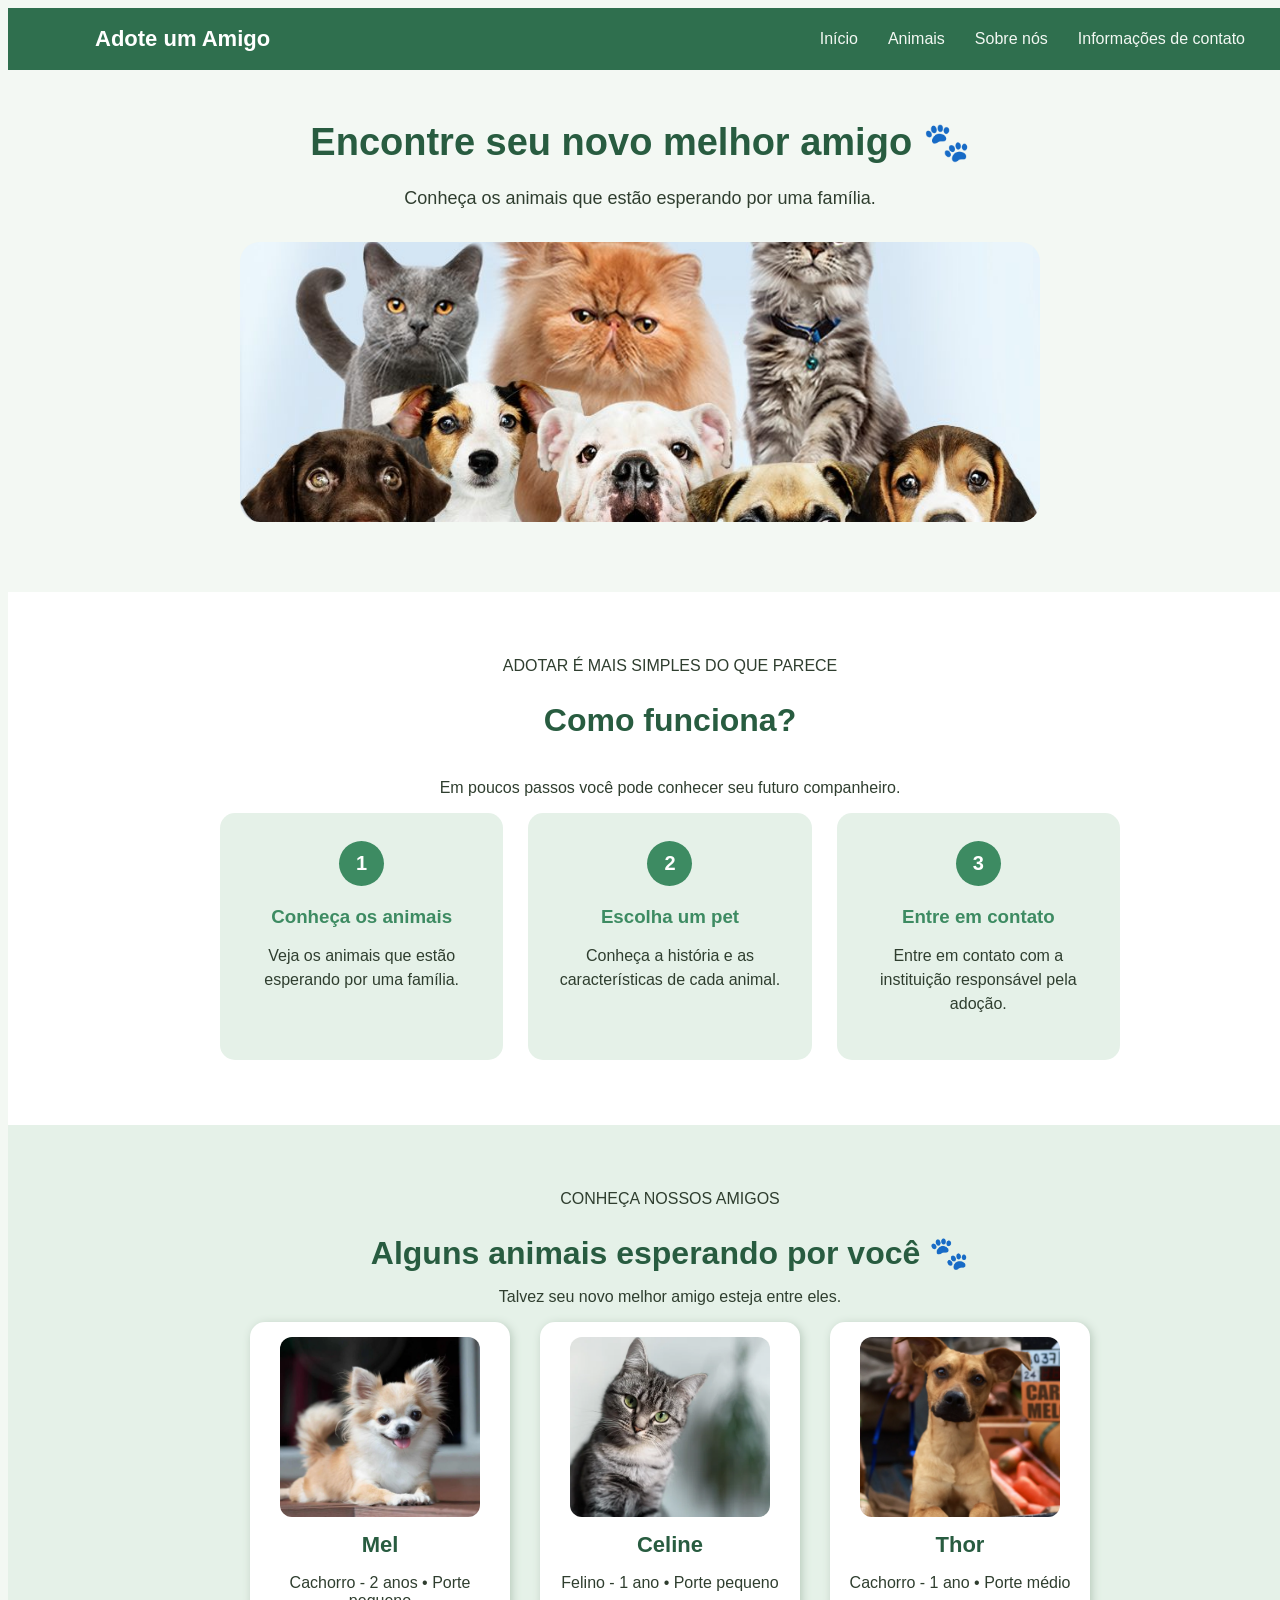
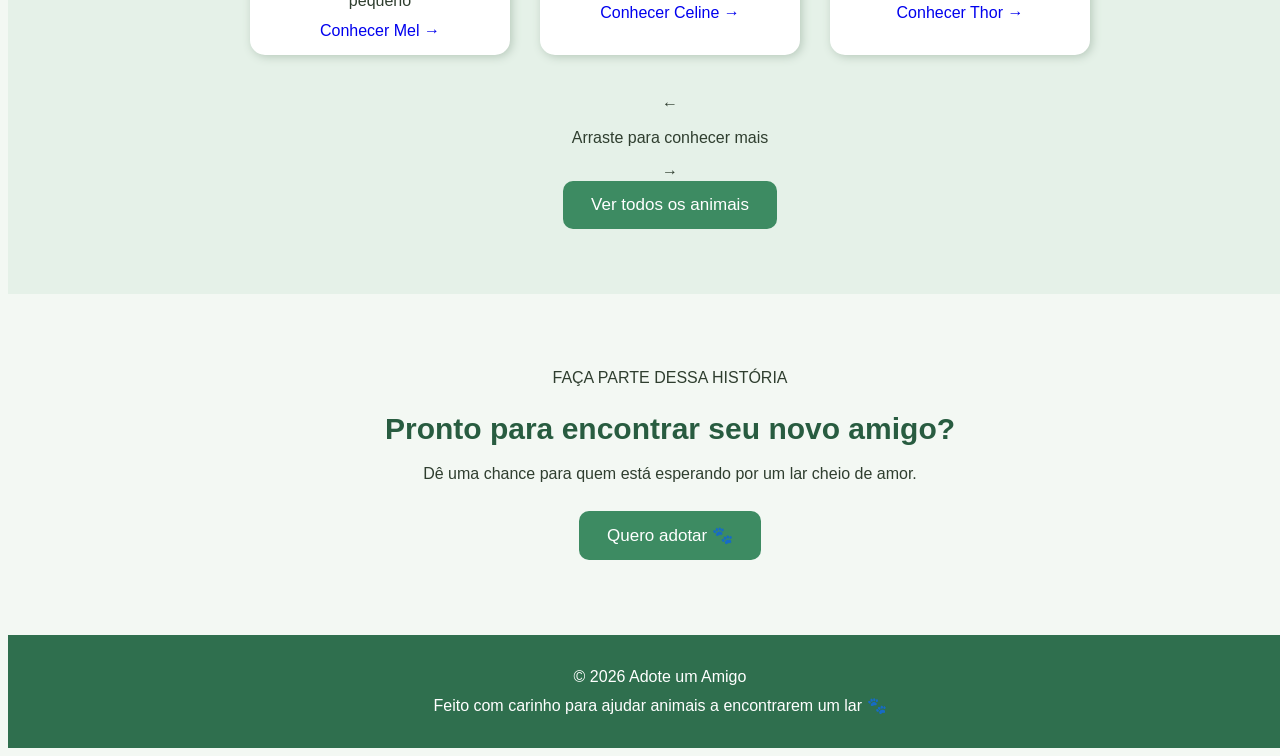
==== commit bf82ad63: "l" ====
--- a/index.html
+++ b/index.html
@@ -17,19 +17,16 @@
     <!-- CABEÇALHO -->
 
     <header>
-
         <nav>
-
-            <a href="index.html">Início</a>
-
-            <a href="animais.html">Animais</a>
-
-            <a href="sobre.html">Sobre nós</a>
-
-            <a href="contato.html">Informações de contato</a>
-
+            <a href="index.html" class="logo">Adote um Amigo</a>
+
+            <div class="menu-links">
+                <a href="index.html">Início</a>
+                <a href="animais.html">Animais</a>
+                <a href="sobre.html">Sobre nós</a>
+                <a href="contato.html">Informações de contato</a>
+            </div>
         </nav>
-
     </header>
 
 
--- a/style.css
+++ b/style.css
@@ -34,32 +34,50 @@
    HEADER / MENU
 ========================================================= */
 
+/* =========================================================
+   HEADER / MENU
+========================================================= */
+
 header {
     width: 100%;
     background-color: #2f6f4e;
-    padding: 18px 20px;
+    padding: 18px 30px;
 }
 
 nav {
     width: 100%;
-    max-width: 1100px;
+    max-width: 1150px;
     margin: 0 auto;
 
     display: flex;
-    justify-content: center;
+    justify-content: space-between;
     align-items: center;
 
-    gap: 35px;
-}
-
-nav a {
+    gap: 30px;
+}
+
+.logo {
+    color: white;
+    font-size: 22px;
+    font-weight: bold;
+    white-space: nowrap;
+}
+
+.menu-links {
+    display: flex;
+    align-items: center;
+    gap: 30px;
+}
+
+.menu-links a {
     color: #f3f8f3;
-    font-size: 17px;
+    font-size: 16px;
     white-space: nowrap;
+
     transition: color 0.3s ease;
 }
 
-nav a:hover {
+.menu-links a:hover {
     color: #cfe8d5;
 }
 
@@ -791,35 +809,46 @@
        HORIZONTAL / SEM QUEBRAR
     ===================================================== */
 
+    /* =====================================================
+   MENU MOBILE
+===================================================== */
+
     header {
         width: 100%;
-
         padding: 16px 0;
-
         overflow: hidden;
     }
-
 
     nav {
         display: flex !important;
-
-        flex-direction: row !important;
-
-        flex-wrap: nowrap !important;
-
-        justify-content: flex-start !important;
-
+        flex-direction: column !important;
         align-items: center !important;
+        justify-content: center !important;
+
+        gap: 15px;
+
+        width: 100%;
+        padding: 0 20px;
+    }
+
+    .logo {
+        font-size: 21px;
+    }
+
+    .menu-links {
+        display: flex;
+        flex-direction: row;
+
+        width: 100%;
+
+        justify-content: flex-start;
 
         gap: 20px;
 
-        width: 100%;
-
-        padding: 0 20px;
-
-        overflow-x: auto !important;
-
-        overflow-y: hidden !important;
+        overflow-x: auto;
+        overflow-y: hidden;
+
+        padding: 0 5px;
 
         white-space: nowrap;
 
@@ -828,22 +857,16 @@
         -webkit-overflow-scrolling: touch;
     }
 
-
-    nav::-webkit-scrollbar {
+    .menu-links::-webkit-scrollbar {
         display: none;
     }
 
-
-    nav a {
-        display: inline-block;
-
+    .menu-links a {
         flex: 0 0 auto;
 
-        width: auto;
+        font-size: 15px;
 
         white-space: nowrap;
-
-        font-size: 15px;
     }
 
 
